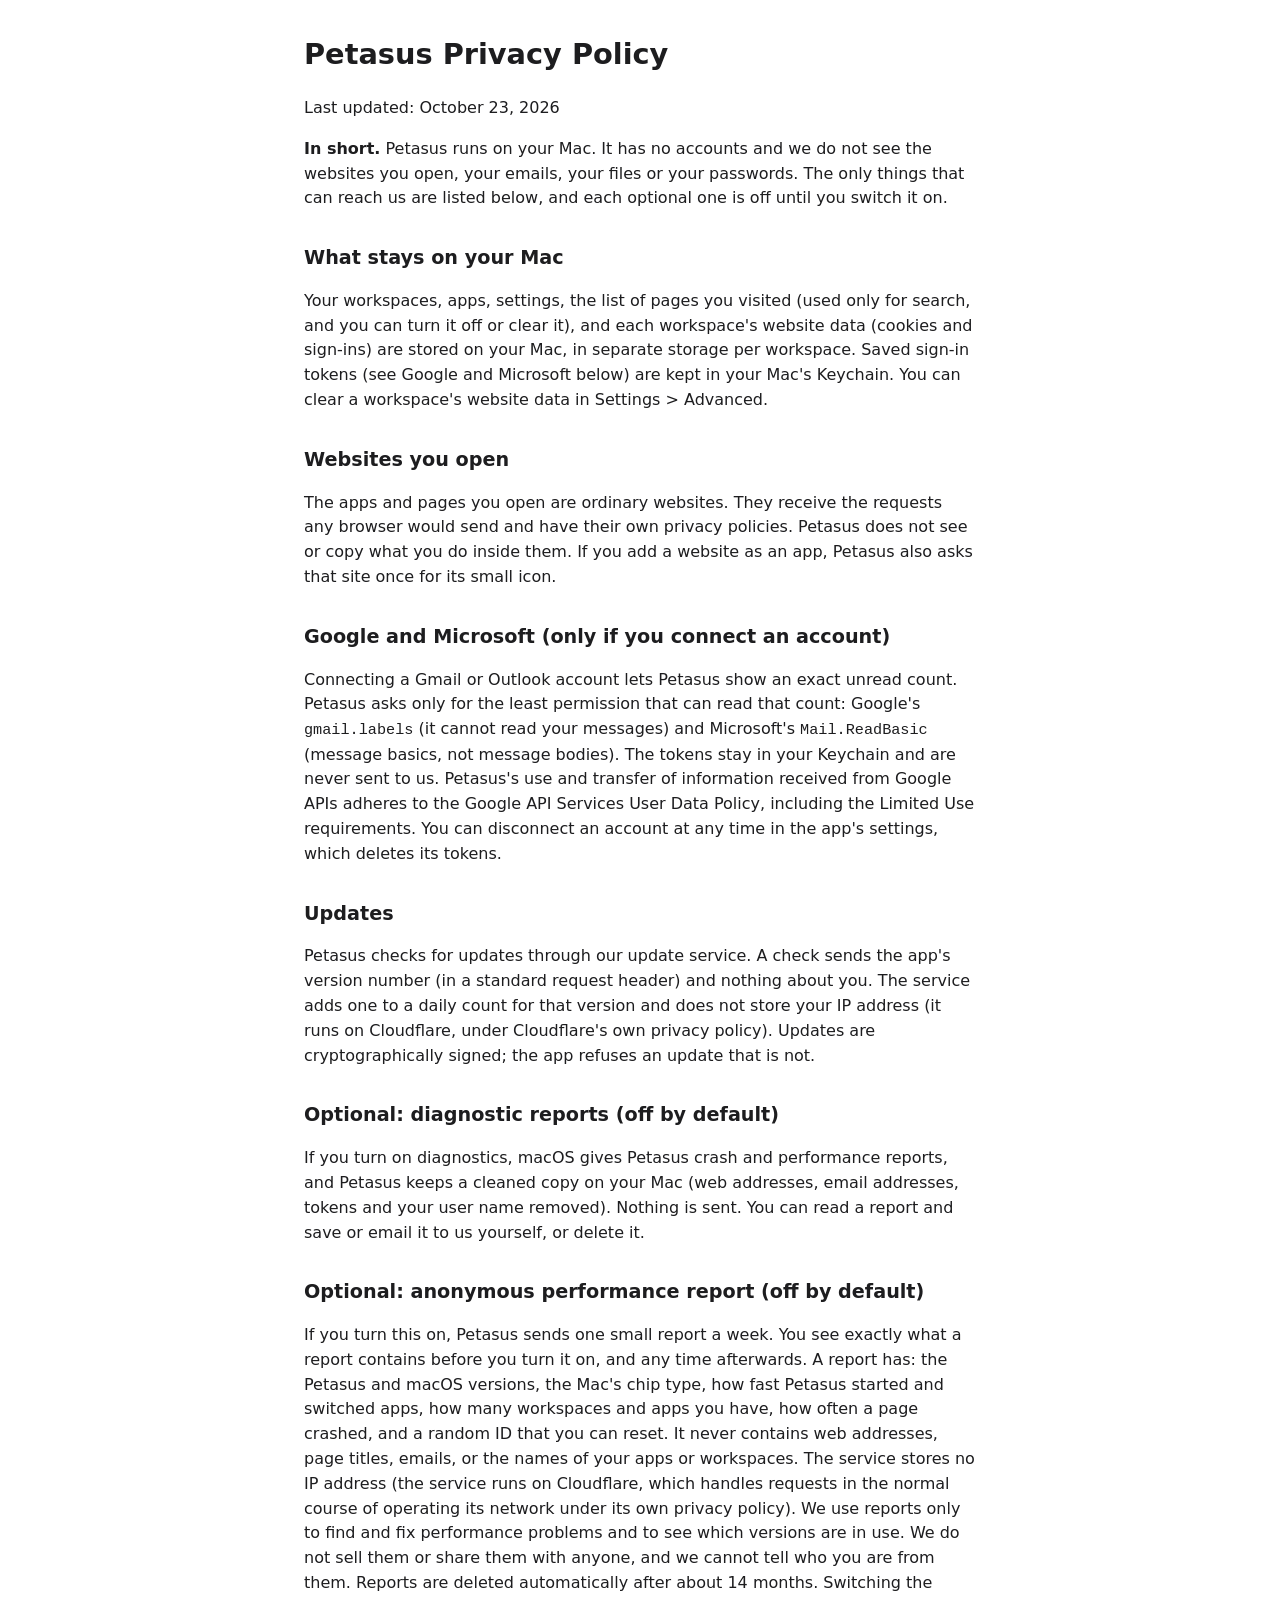
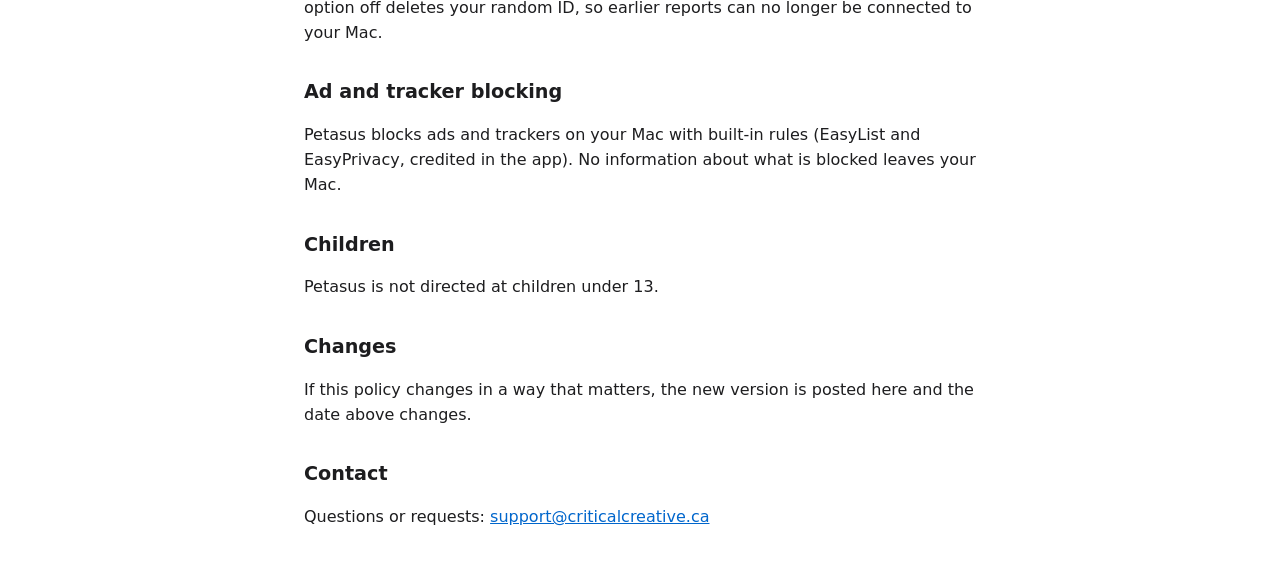
==== privacy.html @ b830cb85 "Add files via upload" ====
<!doctype html>
<html lang="en">
<head>
  <meta charset="utf-8">
  <meta name="viewport" content="width=device-width, initial-scale=1">
  <title>Petasus Privacy Policy</title>
  <style>
    body { font: 16px/1.55 -apple-system, system-ui, sans-serif; max-width: 42rem; margin: 2rem auto; padding: 0 1rem;
           color: #1d1d1f; background: #fff; }
    h1 { font-size: 1.8rem; } h2 { font-size: 1.2rem; margin-top: 2rem; }
    a { color: #0066cc; } code { font-size: .95em; }
    @media (prefers-color-scheme: dark) { body { color: #f5f5f7; background: #1c1c1e; } a { color: #66b3ff; } }
  </style>
</head>
<body>
  <main>
    <h1>Petasus Privacy Policy</h1>
    <p>Last updated: October 23, 2026</p>
    <p><strong>In short.</strong> Petasus runs on your Mac. It has no accounts and we do not see the websites you open, your emails, your files or your passwords. The only things that can reach us are listed below, and each optional one is off until you switch it on.</p>
    <h2>What stays on your Mac</h2>
    <p>Your workspaces, apps, settings, the list of pages you visited (used only for search, and you can turn it off or clear it), and each workspace&#x27;s website data (cookies and sign-ins) are stored on your Mac, in separate storage per workspace. Saved sign-in tokens (see Google and Microsoft below) are kept in your Mac&#x27;s Keychain. You can clear a workspace&#x27;s website data in Settings &gt; Advanced.</p>
    <h2>Websites you open</h2>
    <p>The apps and pages you open are ordinary websites. They receive the requests any browser would send and have their own privacy policies. Petasus does not see or copy what you do inside them. If you add a website as an app, Petasus also asks that site once for its small icon.</p>
    <h2>Google and Microsoft (only if you connect an account)</h2>
    <p>Connecting a Gmail or Outlook account lets Petasus show an exact unread count. Petasus asks only for the least permission that can read that count: Google&#x27;s <code>gmail.labels</code> (it cannot read your messages) and Microsoft&#x27;s <code>Mail.ReadBasic</code> (message basics, not message bodies). The tokens stay in your Keychain and are never sent to us. Petasus&#x27;s use and transfer of information received from Google APIs adheres to the Google API Services User Data Policy, including the Limited Use requirements. You can disconnect an account at any time in the app&#x27;s settings, which deletes its tokens.</p>
    <h2>Updates</h2>
    <p>Petasus checks for updates through our update service. A check sends the app&#x27;s version number (in a standard request header) and nothing about you. The service adds one to a daily count for that version and does not store your IP address (it runs on Cloudflare, under Cloudflare&#x27;s own privacy policy). Updates are cryptographically signed; the app refuses an update that is not.</p>
    <h2>Optional: diagnostic reports (off by default)</h2>
    <p>If you turn on diagnostics, macOS gives Petasus crash and performance reports, and Petasus keeps a cleaned copy on your Mac (web addresses, email addresses, tokens and your user name removed). Nothing is sent. You can read a report and save or email it to us yourself, or delete it.</p>
    <h2>Optional: anonymous performance report (off by default)</h2>
    <p>If you turn this on, Petasus sends one small report a week. You see exactly what a report contains before you turn it on, and any time afterwards. A report has: the Petasus and macOS versions, the Mac&#x27;s chip type, how fast Petasus started and switched apps, how many workspaces and apps you have, how often a page crashed, and a random ID that you can reset. It never contains web addresses, page titles, emails, or the names of your apps or workspaces. The service stores no IP address (the service runs on Cloudflare, which handles requests in the normal course of operating its network under its own privacy policy). We use reports only to find and fix performance problems and to see which versions are in use. We do not sell them or share them with anyone, and we cannot tell who you are from them. Reports are deleted automatically after about 14 months. Switching the option off deletes your random ID, so earlier reports can no longer be connected to your Mac.</p>
    <h2>Ad and tracker blocking</h2>
    <p>Petasus blocks ads and trackers on your Mac with built-in rules (EasyList and EasyPrivacy, credited in the app). No information about what is blocked leaves your Mac.</p>
    <h2>Children</h2>
    <p>Petasus is not directed at children under 13.</p>
    <h2>Changes</h2>
    <p>If this policy changes in a way that matters, the new version is posted here and the date above changes.</p>
    <h2>Contact</h2>
    <p>Questions or requests: <a href="mailto:support@criticalcreative.ca">support@criticalcreative.ca</a></p>
  </main>
</body>
</html>
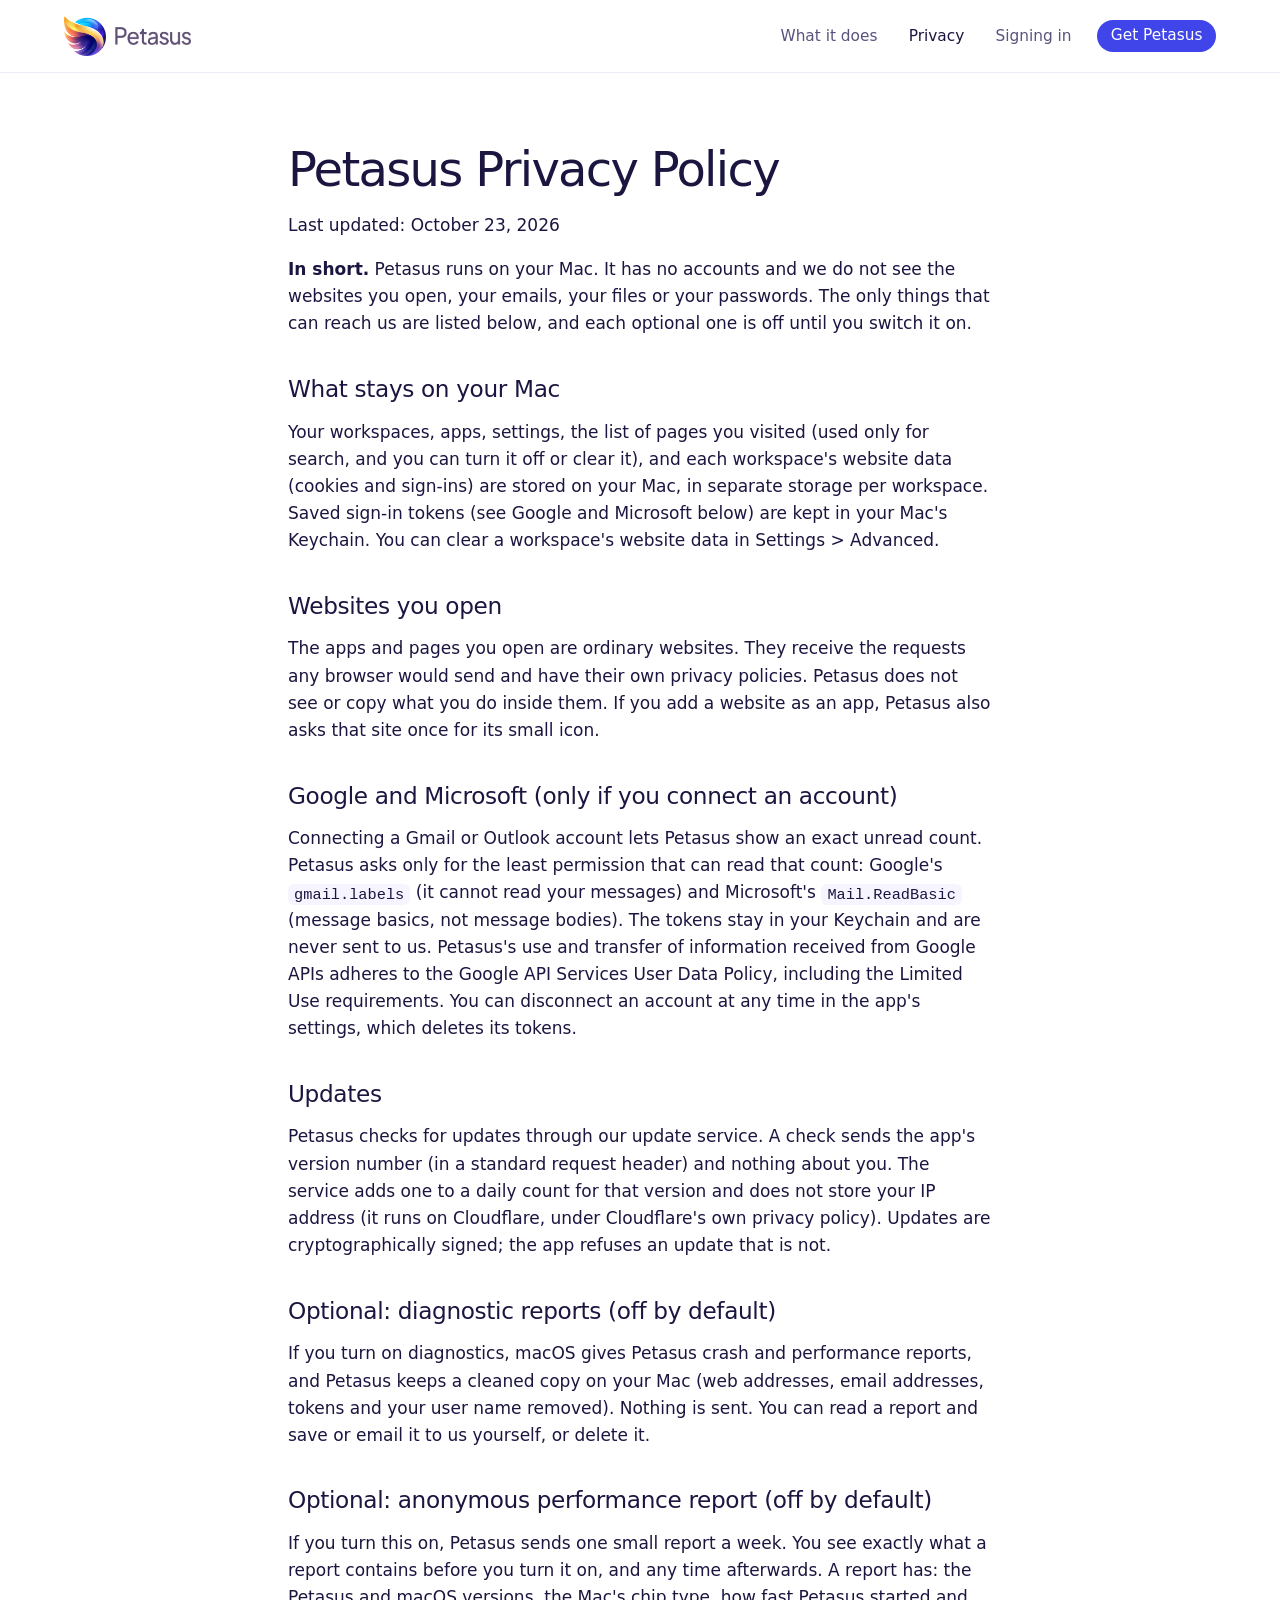
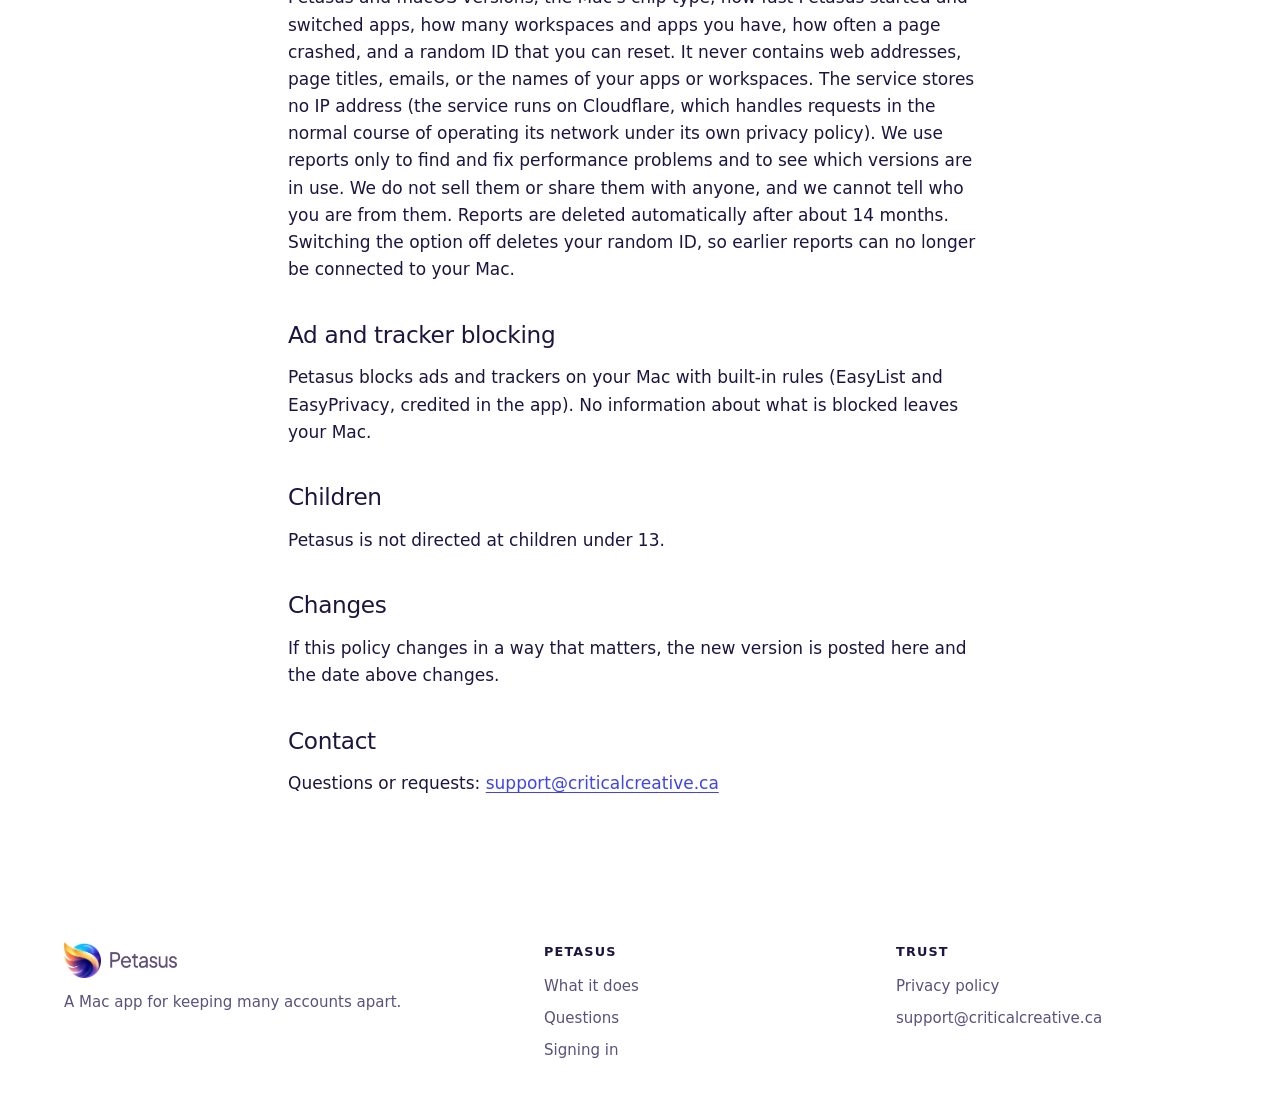
==== commit dc0e7e9e: "Rebrand the site from the new Petasus logo Co-Authored-By: Claude Sonnet 5.5 <noreply@anthropic.com>" ====
--- a/privacy.html
+++ b/privacy.html
@@ -4,16 +4,30 @@
   <meta charset="utf-8">
   <meta name="viewport" content="width=device-width, initial-scale=1">
   <title>Petasus Privacy Policy</title>
-  <style>
-    body { font: 16px/1.55 -apple-system, system-ui, sans-serif; max-width: 42rem; margin: 2rem auto; padding: 0 1rem;
-           color: #1d1d1f; background: #fff; }
-    h1 { font-size: 1.8rem; } h2 { font-size: 1.2rem; margin-top: 2rem; }
-    a { color: #0066cc; } code { font-size: .95em; }
-    @media (prefers-color-scheme: dark) { body { color: #f5f5f7; background: #1c1c1e; } a { color: #66b3ff; } }
-  </style>
+  <meta name="description" content="What Petasus keeps on your Mac, what can reach us, and what is optional.">
+  <meta name="color-scheme" content="light dark">
+  <link rel="icon" type="image/png" href="assets/favicon.png">
+  <link rel="apple-touch-icon" href="assets/apple-touch-icon.png">
+  <link rel="stylesheet" href="site.css">
 </head>
-<body>
-  <main>
+<body class="doc-page">
+  <a class="skip" href="#main">Skip to content</a>
+  <header class="top">
+    <div class="wrap">
+      <a class="brand" href="./" aria-label="Petasus home">
+        <img class="mark" src="assets/mark.png" alt="">
+        <picture><source media="(prefers-color-scheme: dark)" srcset="assets/wordmark-ko.png"><img class="word" src="assets/wordmark.png" alt="Petasus"></picture>
+      </a>
+      <nav aria-label="Main">
+        <a href="./#workspaces">What it does</a>
+        <a href="privacy.html" aria-current="page">Privacy</a>
+        <a href="sign-in-help.html">Signing in</a>
+        <a class="btn" href="./#get">Get Petasus</a>
+      </nav>
+    </div>
+  </header>
+
+  <main id="main" class="doc"><div class="wrap">
     <h1>Petasus Privacy Policy</h1>
     <p>Last updated: October 23, 2026</p>
     <p><strong>In short.</strong> Petasus runs on your Mac. It has no accounts and we do not see the websites you open, your emails, your files or your passwords. The only things that can reach us are listed below, and each optional one is off until you switch it on.</p>
@@ -37,6 +51,23 @@
     <p>If this policy changes in a way that matters, the new version is posted here and the date above changes.</p>
     <h2>Contact</h2>
     <p>Questions or requests: <a href="mailto:support@criticalcreative.ca">support@criticalcreative.ca</a></p>
-  </main>
+  </div></main>
+
+  <footer>
+    <div class="wrap">
+      <div>
+        <a class="brand" href="./" aria-label="Petasus home"><img class="mark" src="assets/mark.png" alt=""><picture><source media="(prefers-color-scheme: dark)" srcset="assets/wordmark-ko.png"><img class="word" src="assets/wordmark.png" alt="Petasus"></picture></a>
+        <p>A Mac app for keeping many accounts apart.</p>
+      </div>
+      <div>
+        <h4>Petasus</h4>
+        <ul><li><a href="./#workspaces">What it does</a></li><li><a href="./#questions">Questions</a></li><li><a href="sign-in-help.html">Signing in</a></li></ul>
+      </div>
+      <div>
+        <h4>Trust</h4>
+        <ul><li><a href="privacy.html">Privacy policy</a></li><li><a href="mailto:support@criticalcreative.ca">support@criticalcreative.ca</a></li></ul>
+      </div>
+    </div>
+  </footer>
 </body>
 </html>
--- a/site.css
+++ b/site.css
@@ -0,0 +1,228 @@
+/* Petasus website styles, shared by every page. Colours come from the logo: sphere blue and cyan, wing amber and coral,
+   feather violet and pink, on a deep indigo ink. No scripts, no outside fonts or requests. */
+:root {
+  --bg: #ffffff; --soft: #f6f4ff; --panel: #ffffff;
+  --ink: #1b1640; --muted: #58537d; --line: #e5e1f6;
+  --brand: #3f45e8; --brand-hover: #2f35cc; --on-brand: #ffffff;
+  --cyan: #18b9ff; --amber: #ffb23d; --coral: #ff7a55; --violet: #7b57e2; --pink: #e57aa6;
+  --t-blue: #e7efff; --t-amber: #fff0d4; --t-coral: #ffe4db; --t-violet: #eee8ff; --t-cyan: #ddf5ff;
+  --shadow: 0 1px 2px rgba(27, 22, 64, .06), 0 24px 48px -18px rgba(50, 40, 150, .28);
+  --font: -apple-system, BlinkMacSystemFont, "SF Pro Display", "SF Pro Text", system-ui, "Segoe UI", sans-serif;
+  --mono: ui-monospace, "SF Mono", Menlo, monospace;
+}
+@media (prefers-color-scheme: dark) {
+  :root {
+    --bg: #0f0d24; --soft: #171442; --panel: #1d1a4b;
+    --ink: #f4f2ff; --muted: #b3afd8; --line: #2d2961;
+    --brand: #9aa0ff; --brand-hover: #b9bdff; --on-brand: #0f0d24;
+    --t-blue: #1a2252; --t-amber: #3b2c18; --t-coral: #3c2019; --t-violet: #281f5c; --t-cyan: #0f3049;
+    --shadow: 0 1px 2px rgba(0, 0, 0, .4), 0 24px 48px -18px rgba(0, 0, 0, .6);
+  }
+}
+* { box-sizing: border-box; }
+html { -webkit-text-size-adjust: 100%; scroll-behavior: smooth; }
+@media (prefers-reduced-motion: reduce) { html { scroll-behavior: auto; } }
+body { margin: 0; background: var(--bg); color: var(--ink); font: 17px/1.6 var(--font); -webkit-font-smoothing: antialiased; }
+a { color: var(--brand); text-underline-offset: 3px; }
+a:hover { color: var(--brand-hover); }
+:focus-visible { outline: 3px solid var(--brand); outline-offset: 3px; border-radius: 6px; }
+img { max-width: 100%; }
+.wrap { width: min(100% - 3rem, 72rem); margin-inline: auto; }
+.sr-only { position: absolute; width: 1px; height: 1px; overflow: hidden; clip: rect(0 0 0 0); white-space: nowrap; }
+.skip { position: absolute; left: -999px; top: 0; background: var(--ink); color: var(--bg); padding: .6rem 1rem; border-radius: 0 0 10px 0; }
+.skip:focus { left: 0; z-index: 30; }
+
+/* ---------- Header ---------- */
+.top { position: sticky; top: 0; z-index: 20; background: color-mix(in srgb, var(--bg) 82%, transparent);
+       -webkit-backdrop-filter: saturate(1.6) blur(14px); backdrop-filter: saturate(1.6) blur(14px);
+       border-bottom: 1px solid color-mix(in srgb, var(--line) 70%, transparent); }
+.top .wrap { display: flex; align-items: center; justify-content: space-between; gap: 1rem; min-height: 4.5rem; }
+.brand { display: inline-flex; align-items: center; gap: .55rem; text-decoration: none; --mh: 2.5rem; }
+.brand .mark { height: var(--mh); width: auto; display: block; }
+.brand .word { height: calc(var(--mh) * .43); width: auto; display: block; }
+.top nav { display: flex; align-items: center; gap: .25rem; }
+.top nav a { color: var(--muted); text-decoration: none; font-size: .96rem; font-weight: 500; padding: .5rem .85rem; border-radius: 999px; }
+.top nav a:hover { color: var(--ink); background: var(--soft); }
+.top nav a[aria-current="page"] { color: var(--ink); }
+.top nav .btn { margin-left: .5rem; color: var(--on-brand); }
+.top nav .btn:hover { color: var(--on-brand); background: var(--brand-hover); }
+
+/* ---------- Buttons and chips ---------- */
+.btn { display: inline-flex; align-items: center; gap: .5rem; background: var(--brand); color: var(--on-brand); font: 600 1rem/1 var(--font);
+       padding: .95rem 1.6rem; border-radius: 999px; border: 0; text-decoration: none; cursor: pointer; }
+.btn:hover { background: var(--brand-hover); color: var(--on-brand); }
+.btn.ghost { background: transparent; color: var(--brand); box-shadow: inset 0 0 0 2px var(--line); }
+.btn.ghost:hover { background: var(--soft); color: var(--brand); }
+.btn[aria-disabled="true"] { cursor: default; opacity: .92; }
+.chip { display: inline-flex; align-items: center; gap: .4rem; font-size: .9rem; font-weight: 500; padding: .45rem .9rem; border-radius: 999px;
+        background: var(--soft); color: var(--muted); border: 1px solid var(--line); }
+
+/* ---------- Hero ---------- */
+.hero { padding-block: clamp(3rem, 8vw, 6rem) 2rem; text-align: center; }
+h1 { text-wrap: balance; font: 500 clamp(2.5rem, 7.2vw, 5.2rem)/1.04 var(--font); letter-spacing: -.035em; margin: 0 auto 1.4rem; max-width: 15ch; }
+.cycle { display: inline-grid; vertical-align: bottom; text-align: left; }
+.cycle > span { grid-area: 1 / 1; opacity: 0; animation: word 12s infinite; padding-bottom: .12em;
+                color: var(--brand); background: linear-gradient(90deg, var(--g1), var(--g2)); -webkit-background-clip: text; background-clip: text;
+                -webkit-text-fill-color: transparent; }
+.cycle > span:nth-child(1) { --g1: #3f45e8; --g2: #18b9ff; animation-delay: 0s; }
+.cycle > span:nth-child(2) { --g1: #ff9a2e; --g2: #ff6a4d; animation-delay: 3s; }
+.cycle > span:nth-child(3) { --g1: #7b57e2; --g2: #3f45e8; animation-delay: 6s; }
+.cycle > span:nth-child(4) { --g1: #ff6a4d; --g2: #e57aa6; animation-delay: 9s; }
+@media (prefers-color-scheme: dark) {
+  .cycle > span:nth-child(1) { --g1: #9aa0ff; --g2: #4cd0ff; } .cycle > span:nth-child(3) { --g1: #b79bff; --g2: #8a90ff; }
+}
+@keyframes word {
+  0% { opacity: 0; transform: translateY(35%); } 4% { opacity: 1; transform: none; }
+  21% { opacity: 1; transform: none; } 25% { opacity: 0; transform: translateY(-35%); } 100% { opacity: 0; }
+}
+.hero:has(#pause:checked) .cycle > span { animation: none; opacity: 0; }
+.hero:has(#pause:checked) .cycle > span:first-child { opacity: 1; }
+@media (prefers-reduced-motion: reduce) {
+  .cycle > span { animation: none; } .cycle > span:first-child { opacity: 1; } .pause { display: none; }
+}
+.lede { font-size: clamp(1.1rem, 2vw, 1.3rem); color: var(--muted); max-width: 40rem; margin: 0 auto 2rem; }
+.cta { display: flex; flex-wrap: wrap; gap: .8rem 1rem; justify-content: center; align-items: center; }
+.fine { color: var(--muted); font-size: .9rem; }
+.hero .fine { margin: 1rem 0 0; }
+.pause { display: inline-flex; align-items: center; gap: .5rem; margin-top: 1.2rem; font-size: .88rem; color: var(--muted); cursor: pointer;
+         padding: .35rem .8rem; border-radius: 999px; }
+.pause:hover { background: var(--soft); }
+.pause input { position: absolute; opacity: 0; }
+.pause:has(input:focus-visible) { outline: 3px solid var(--brand); }
+.pause .on { display: inline; } .pause .off { display: none; }
+.pause:has(input:checked) .on { display: none; } .pause:has(input:checked) .off { display: inline; }
+
+.stage { position: relative; margin-top: 3.5rem; border-radius: 40px; padding: clamp(1.5rem, 5vw, 4rem) clamp(1rem, 4vw, 3rem) 0; overflow: hidden;
+         background: radial-gradient(circle at 12% 18%, rgba(24, 185, 255, .38), transparent 42%),
+                     radial-gradient(circle at 88% 22%, rgba(255, 178, 61, .42), transparent 42%),
+                     radial-gradient(circle at 70% 95%, rgba(123, 87, 226, .36), transparent 50%),
+                     radial-gradient(circle at 20% 95%, rgba(255, 122, 85, .28), transparent 45%), var(--soft); }
+.chip-float { position: absolute; z-index: 2; background: var(--panel); border-radius: 16px; padding: .7rem 1rem; box-shadow: var(--shadow);
+              font-size: .86rem; line-height: 1.3; text-align: left; display: flex; gap: .65rem; align-items: center; }
+.chip-float .sq { display: block; flex: none; }
+.chip-float b { display: block; font-weight: 600; }
+.chip-float span.sub { color: var(--muted); }
+.chip-float.a { left: 2%; top: 1.2rem; } .chip-float.b { right: 3%; top: 40%; }
+@media (max-width: 62rem) { .chip-float { display: none; } }
+
+/* The app window, drawn with plain boxes. */
+.win { max-width: 56rem; margin-inline: auto; background: var(--panel); border-radius: 18px 18px 0 0; text-align: left;
+       box-shadow: var(--shadow); border: 1px solid var(--line); border-bottom: 0; overflow: hidden; }
+.win .bar { display: flex; gap: 7px; padding: .75rem .9rem; background: var(--soft); border-bottom: 1px solid var(--line); }
+.win .bar i { width: 11px; height: 11px; border-radius: 50%; background: var(--line); display: block; }
+.win .bar i:nth-child(1) { background: #ff6a5f; } .win .bar i:nth-child(2) { background: #ffbd2e; } .win .bar i:nth-child(3) { background: #27c93f; }
+.win .body { display: grid; grid-template-columns: 13rem 1fr; min-height: 22rem; }
+.side { border-right: 1px solid var(--line); padding: 1rem .8rem; font-size: .86rem; background: var(--soft); }
+.side h3 { margin: 0 0 .4rem .45rem; font: 600 .68rem/1 var(--font); letter-spacing: .09em; text-transform: uppercase; color: var(--muted); }
+.side ul { list-style: none; margin: 0 0 1.2rem; padding: 0; }
+.side li { display: flex; align-items: center; gap: .55rem; padding: .38rem .5rem; border-radius: 9px; }
+.side li.on { background: var(--panel); font-weight: 600; box-shadow: 0 1px 3px rgba(27, 22, 64, .1); }
+.side .dot { width: 10px; height: 10px; border-radius: 50%; flex: none; }
+.side .sq { width: 1.15rem; height: 1.15rem; border-radius: 6px; flex: none; }
+.side .n { margin-left: auto; font-size: .7rem; font-weight: 600; background: var(--coral); color: #fff; border-radius: 9px; padding: 0 .45rem; line-height: 1.45; }
+.pane { padding: 1.3rem 1.5rem; }
+.pane .head { height: .9rem; width: 36%; background: var(--line); border-radius: 5px; margin-bottom: 1.2rem; }
+.row { display: grid; grid-template-columns: 1.7rem 1fr; gap: .8rem; align-items: center; padding: .7rem 0; border-bottom: 1px solid var(--line); }
+.row b { width: 1.7rem; height: 1.7rem; border-radius: 50%; display: block; background: var(--t-blue); }
+.row:nth-child(3n) b { background: var(--t-amber); } .row:nth-child(3n+1) b { background: var(--t-violet); }
+.row s { display: block; height: .6rem; border-radius: 4px; background: var(--line); text-decoration: none; }
+.row s + s { margin-top: .45rem; width: 60%; opacity: .6; }
+@media (max-width: 40rem) { .win .body { grid-template-columns: 1fr; } .side { display: none; } }
+
+/* ---------- Feature sections ---------- */
+section { padding-block: clamp(3.5rem, 8vw, 6.5rem); }
+.label { display: inline-block; font-size: .78rem; font-weight: 700; letter-spacing: .1em; text-transform: uppercase; color: var(--brand); margin: 0 0 .9rem; }
+h2 { font: 500 clamp(2rem, 4.4vw, 3.1rem)/1.1 var(--font); letter-spacing: -.025em; margin: 0 0 1.1rem; }
+h3 { font: 600 1.25rem/1.3 var(--font); letter-spacing: -.01em; margin: 0 0 .5rem; }
+.section-head { text-align: center; max-width: 44rem; margin: 0 auto 3rem; }
+.section-head p { color: var(--muted); font-size: 1.15rem; margin: 0; }
+.section-head .label { color: var(--brand); font-size: .78rem; margin: 0 0 .9rem; }
+.feature { display: grid; grid-template-columns: minmax(0, 1fr) minmax(0, 1.1fr); gap: clamp(2rem, 6vw, 5rem); align-items: center; }
+.feature.rev > :first-child { order: 2; }
+.feature p { color: var(--muted); margin: 0 0 1rem; font-size: 1.1rem; max-width: 34rem; }
+.feature p:last-child { margin-bottom: 0; }
+.visual { border-radius: 32px; padding: clamp(1.5rem, 4vw, 2.75rem); display: grid; gap: .9rem; align-content: center; min-height: 20rem; }
+.v-blue { background: var(--t-blue); } .v-amber { background: var(--t-amber); } .v-coral { background: var(--t-coral); }
+.v-violet { background: var(--t-violet); } .v-cyan { background: var(--t-cyan); }
+.card { background: var(--panel); border-radius: 18px; padding: .9rem 1.1rem; box-shadow: 0 1px 2px rgba(27, 22, 64, .06), 0 10px 24px -12px rgba(50, 40, 150, .25);
+        display: flex; align-items: center; gap: .85rem; font-size: .98rem; }
+.card .av { width: 2.4rem; height: 2.4rem; border-radius: 12px; flex: none; display: grid; place-items: center; color: #fff; font-weight: 700; }
+.card small { display: block; color: var(--muted); font-size: .83rem; }
+.card .tag { margin-left: auto; font-size: .78rem; font-weight: 600; padding: .25rem .65rem; border-radius: 999px; background: var(--t-cyan); color: var(--ink); white-space: nowrap; }
+.card .tag.dim { background: var(--soft); color: var(--muted); }
+.card .tag.hot { background: var(--coral); color: #fff; }
+.card.off { opacity: .72; }
+.keys-row { display: flex; flex-wrap: wrap; gap: .5rem; margin-top: .4rem; }
+kbd { font: .85em var(--mono); border: 1px solid var(--line); border-bottom-width: 2px; border-radius: 7px; padding: .1em .5em; background: var(--panel); color: var(--ink); white-space: nowrap; }
+.search { display: flex; align-items: center; gap: .7rem; background: var(--panel); border-radius: 16px; padding: 1rem 1.2rem; box-shadow: 0 1px 2px rgba(27, 22, 64, .06), 0 14px 30px -14px rgba(50, 40, 150, .35); }
+.search .q { flex: 1; font-size: 1.05rem; }
+.search .q i { display: inline-block; width: 2px; height: 1.1em; background: var(--brand); vertical-align: -.2em; margin-left: 1px; }
+.hit { display: flex; align-items: center; gap: .8rem; padding: .7rem 1rem; border-radius: 14px; font-size: .98rem; }
+.hit.on { background: var(--panel); box-shadow: 0 1px 2px rgba(27, 22, 64, .06); }
+.hit .sq { width: 1.6rem; height: 1.6rem; border-radius: 8px; flex: none; }
+.hit small { margin-left: auto; color: var(--muted); font-size: .82rem; }
+
+/* ---------- Card grids ---------- */
+.grid { display: grid; grid-template-columns: repeat(2, minmax(0, 1fr)); gap: 1.25rem; }
+.tile { border-radius: 32px; padding: clamp(1.5rem, 3vw, 2.4rem); display: flex; flex-direction: column; gap: .4rem; min-height: 16rem; }
+.tile .label { margin: 0; }
+.tile p { margin: 0; color: var(--muted); max-width: 30rem; }
+.tile h3 { font-size: 1.6rem; line-height: 1.2; letter-spacing: -.02em; margin-bottom: .3rem; }
+.tile svg { width: 3.2rem; height: 3.2rem; margin-top: auto; padding-top: 1rem; box-sizing: content-box; }
+.tile .label.c1 { color: var(--brand); } .tile .label.c2 { color: #b9560b; } .tile .label.c3 { color: #c2410c; } .tile .label.c4 { color: #6d3fd6; }
+@media (prefers-color-scheme: dark) { .tile .label.c2 { color: #ffc46b; } .tile .label.c3 { color: #ff9b7c; } .tile .label.c4 { color: #c2a8ff; } }
+@media (max-width: 52rem) { .grid { grid-template-columns: minmax(0, 1fr); } .tile { min-height: 0; } }
+
+.apps { background: var(--soft); border-radius: 40px; padding: clamp(2rem, 6vw, 4.5rem) clamp(1.25rem, 4vw, 3rem); text-align: center; }
+.apps ul { list-style: none; padding: 0; margin: 2rem auto 1.5rem; max-width: 56rem; display: flex; flex-wrap: wrap; gap: .6rem; justify-content: center; }
+.apps li { background: var(--panel); border: 1px solid var(--line); border-radius: 999px; padding: .5rem 1.05rem; font-size: .98rem; font-weight: 500; }
+.apps li.more { background: transparent; border-style: dashed; color: var(--muted); }
+
+/* ---------- Questions ---------- */
+.faq { max-width: 52rem; margin-inline: auto; display: grid; gap: .8rem; }
+details { background: var(--soft); border-radius: 20px; padding: 1.2rem 1.5rem; }
+details[open] { background: var(--t-blue); }
+summary { cursor: pointer; font-weight: 600; font-size: 1.1rem; list-style: none; display: flex; justify-content: space-between; align-items: center; gap: 1rem; }
+summary::-webkit-details-marker { display: none; }
+summary::after { content: "+"; font-size: 1.6rem; line-height: 1; font-weight: 400; color: var(--brand); flex: none; }
+details[open] summary::after { content: "\2212"; }
+details p { margin: .8rem 0 0; color: var(--muted); max-width: 42rem; }
+
+/* ---------- Closing band and footer ---------- */
+.closing { border-radius: 40px; color: #fff; text-align: center; padding: clamp(2.5rem, 7vw, 5rem) 1.5rem; overflow: hidden;
+           background: radial-gradient(circle at 15% 0%, rgba(24, 185, 255, .55), transparent 50%),
+                       radial-gradient(circle at 90% 100%, rgba(255, 122, 85, .5), transparent 50%),
+                       linear-gradient(135deg, #3a2fc9 0%, #281a8a 60%, #1b1060 100%); }
+.closing .brand { justify-content: center; margin-bottom: 1.5rem; --mh: 3.4rem; }
+.closing h2 { max-width: 26ch; text-wrap: balance; margin-inline: auto; }
+.closing p { color: rgba(255, 255, 255, .85); max-width: 34rem; margin: 0 auto 1.8rem; font-size: 1.15rem; }
+.closing .btn { background: #fff; color: #281a8a; }
+.closing .btn:hover { background: #f1efff; color: #281a8a; }
+.closing .chip { background: rgba(255, 255, 255, .14); color: #fff; border-color: rgba(255, 255, 255, .25); }
+.closing .cta { margin-bottom: 1.2rem; }
+footer { padding-block: 3rem 3.5rem; color: var(--muted); font-size: .94rem; }
+footer .wrap { display: grid; grid-template-columns: minmax(0, 1.4fr) repeat(2, minmax(0, 1fr)); gap: 2rem; }
+footer .brand { --mh: 2.2rem; margin-bottom: .8rem; }
+footer h4 { margin: 0 0 .7rem; font-size: .8rem; letter-spacing: .09em; text-transform: uppercase; color: var(--ink); }
+footer ul { list-style: none; margin: 0; padding: 0; display: grid; gap: .5rem; }
+footer a { color: var(--muted); text-decoration: none; } footer a:hover { color: var(--ink); }
+footer p { margin: 0; max-width: 26rem; }
+.legal { grid-column: 1 / -1; border-top: 1px solid var(--line); padding-top: 1.5rem; font-size: .86rem; }
+@media (max-width: 40rem) { footer .wrap { grid-template-columns: minmax(0, 1fr); } }
+
+/* ---------- Reading pages (privacy policy, signing in) ---------- */
+.doc { padding-block: clamp(2.5rem, 6vw, 4.5rem) clamp(3rem, 7vw, 5rem); }
+.doc .wrap { width: min(100% - 3rem, 44rem); }
+.doc h1 { font-size: clamp(2.1rem, 5vw, 3rem); max-width: none; margin: 0 0 1rem; text-align: left; }
+.doc h2 { font-size: 1.45rem; letter-spacing: -.015em; margin: 2.4rem 0 .6rem; }
+.doc p, .doc li { color: var(--ink); }
+.doc li { margin-bottom: .4rem; }
+.doc code { font: .9em var(--mono); background: var(--soft); border-radius: 6px; padding: .1em .4em; }
+.doc .status { padding: 1rem 1.25rem; border-radius: 16px; background: var(--t-blue); }
+
+@media (max-width: 52rem) {
+  .feature, .feature.rev { grid-template-columns: minmax(0, 1fr); gap: 2rem; }
+  .feature.rev > :first-child { order: 0; }
+  .visual { min-height: 0; }
+  .top nav a:not(.btn) { display: none; }
+}
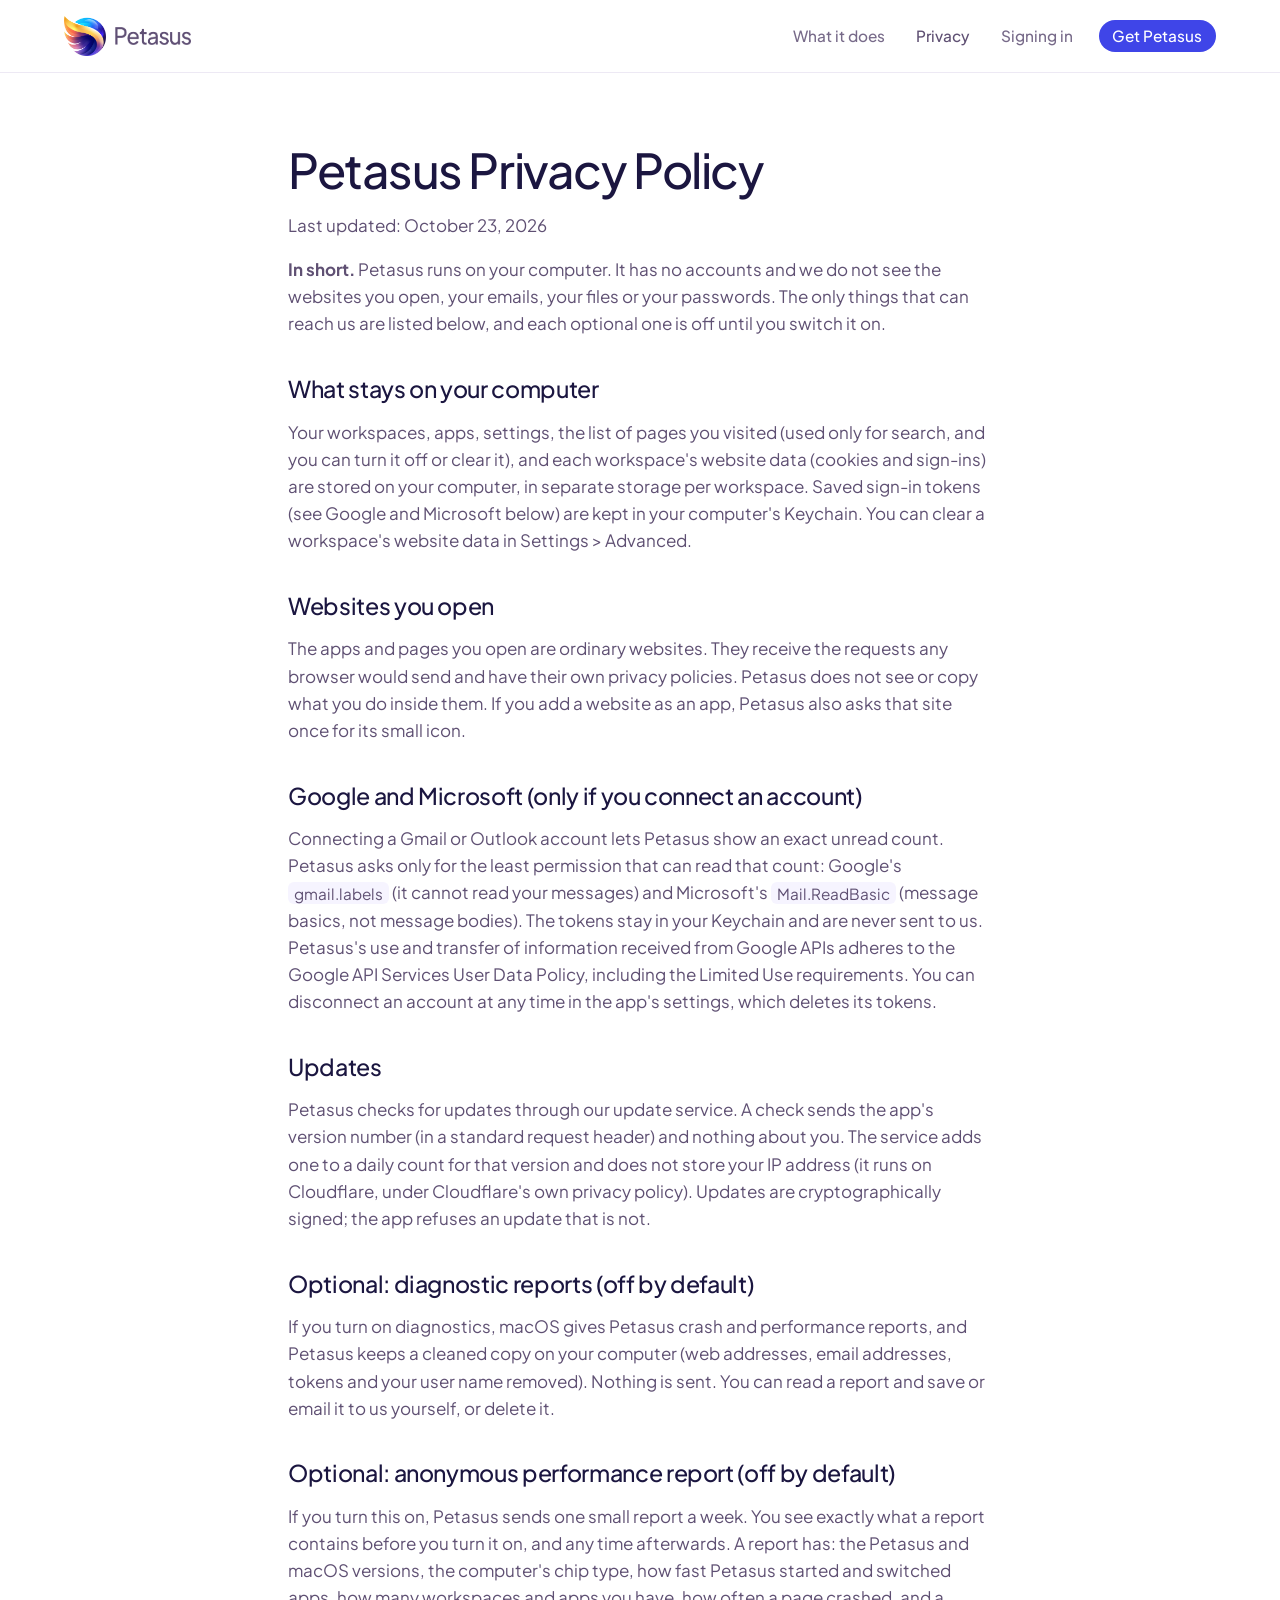
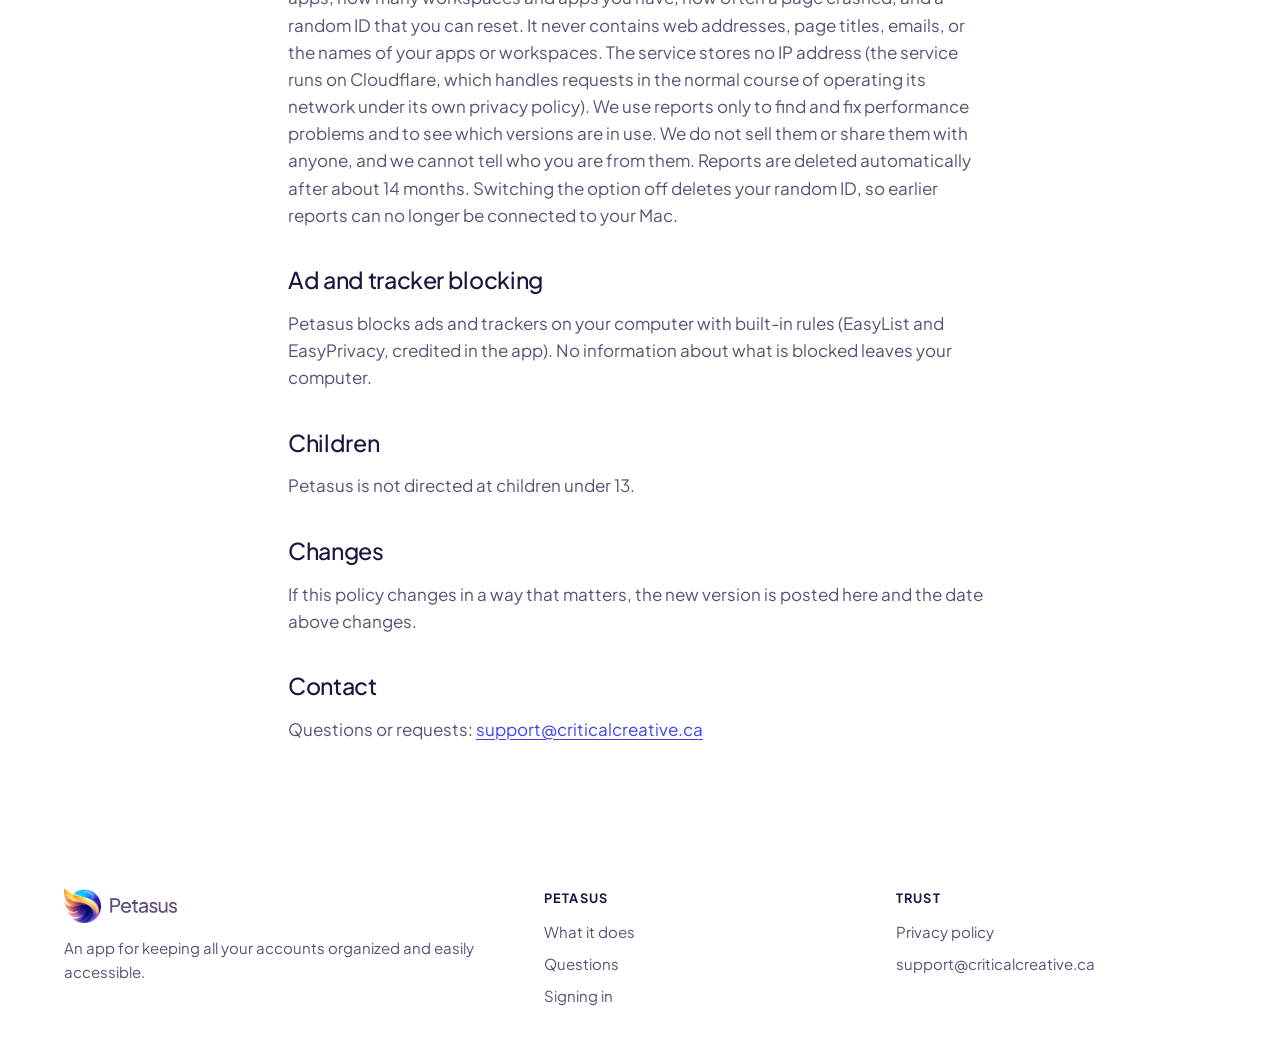
==== commit 24521af8: "Site: new title, Plus Jakarta Sans, brand colours, large icon, favicon, wording Co-Authored-By: Clau" ====
--- a/privacy.html
+++ b/privacy.html
@@ -4,8 +4,8 @@
   <meta charset="utf-8">
   <meta name="viewport" content="width=device-width, initial-scale=1">
   <title>Petasus Privacy Policy</title>
-  <meta name="description" content="What Petasus keeps on your Mac, what can reach us, and what is optional.">
-  <meta name="color-scheme" content="light dark">
+  <meta name="description" content="What Petasus keeps on your computer, what can reach us, and what is optional.">
+  <meta name="color-scheme" content="light">
   <link rel="icon" type="image/png" href="assets/favicon.png">
   <link rel="apple-touch-icon" href="assets/apple-touch-icon.png">
   <link rel="stylesheet" href="site.css">
@@ -16,7 +16,7 @@
     <div class="wrap">
       <a class="brand" href="./" aria-label="Petasus home">
         <img class="mark" src="assets/mark.png" alt="">
-        <picture><source media="(prefers-color-scheme: dark)" srcset="assets/wordmark-ko.png"><img class="word" src="assets/wordmark.png" alt="Petasus"></picture>
+        <picture><img class="word" src="assets/wordmark.png" alt="Petasus"></picture>
       </a>
       <nav aria-label="Main">
         <a href="./#workspaces">What it does</a>
@@ -30,9 +30,9 @@
   <main id="main" class="doc"><div class="wrap">
     <h1>Petasus Privacy Policy</h1>
     <p>Last updated: October 23, 2026</p>
-    <p><strong>In short.</strong> Petasus runs on your Mac. It has no accounts and we do not see the websites you open, your emails, your files or your passwords. The only things that can reach us are listed below, and each optional one is off until you switch it on.</p>
-    <h2>What stays on your Mac</h2>
-    <p>Your workspaces, apps, settings, the list of pages you visited (used only for search, and you can turn it off or clear it), and each workspace&#x27;s website data (cookies and sign-ins) are stored on your Mac, in separate storage per workspace. Saved sign-in tokens (see Google and Microsoft below) are kept in your Mac&#x27;s Keychain. You can clear a workspace&#x27;s website data in Settings &gt; Advanced.</p>
+    <p><strong>In short.</strong> Petasus runs on your computer. It has no accounts and we do not see the websites you open, your emails, your files or your passwords. The only things that can reach us are listed below, and each optional one is off until you switch it on.</p>
+    <h2>What stays on your computer</h2>
+    <p>Your workspaces, apps, settings, the list of pages you visited (used only for search, and you can turn it off or clear it), and each workspace&#x27;s website data (cookies and sign-ins) are stored on your computer, in separate storage per workspace. Saved sign-in tokens (see Google and Microsoft below) are kept in your computer&#x27;s Keychain. You can clear a workspace&#x27;s website data in Settings &gt; Advanced.</p>
     <h2>Websites you open</h2>
     <p>The apps and pages you open are ordinary websites. They receive the requests any browser would send and have their own privacy policies. Petasus does not see or copy what you do inside them. If you add a website as an app, Petasus also asks that site once for its small icon.</p>
     <h2>Google and Microsoft (only if you connect an account)</h2>
@@ -40,11 +40,11 @@
     <h2>Updates</h2>
     <p>Petasus checks for updates through our update service. A check sends the app&#x27;s version number (in a standard request header) and nothing about you. The service adds one to a daily count for that version and does not store your IP address (it runs on Cloudflare, under Cloudflare&#x27;s own privacy policy). Updates are cryptographically signed; the app refuses an update that is not.</p>
     <h2>Optional: diagnostic reports (off by default)</h2>
-    <p>If you turn on diagnostics, macOS gives Petasus crash and performance reports, and Petasus keeps a cleaned copy on your Mac (web addresses, email addresses, tokens and your user name removed). Nothing is sent. You can read a report and save or email it to us yourself, or delete it.</p>
+    <p>If you turn on diagnostics, macOS gives Petasus crash and performance reports, and Petasus keeps a cleaned copy on your computer (web addresses, email addresses, tokens and your user name removed). Nothing is sent. You can read a report and save or email it to us yourself, or delete it.</p>
     <h2>Optional: anonymous performance report (off by default)</h2>
-    <p>If you turn this on, Petasus sends one small report a week. You see exactly what a report contains before you turn it on, and any time afterwards. A report has: the Petasus and macOS versions, the Mac&#x27;s chip type, how fast Petasus started and switched apps, how many workspaces and apps you have, how often a page crashed, and a random ID that you can reset. It never contains web addresses, page titles, emails, or the names of your apps or workspaces. The service stores no IP address (the service runs on Cloudflare, which handles requests in the normal course of operating its network under its own privacy policy). We use reports only to find and fix performance problems and to see which versions are in use. We do not sell them or share them with anyone, and we cannot tell who you are from them. Reports are deleted automatically after about 14 months. Switching the option off deletes your random ID, so earlier reports can no longer be connected to your Mac.</p>
+    <p>If you turn this on, Petasus sends one small report a week. You see exactly what a report contains before you turn it on, and any time afterwards. A report has: the Petasus and macOS versions, the computer&#x27;s chip type, how fast Petasus started and switched apps, how many workspaces and apps you have, how often a page crashed, and a random ID that you can reset. It never contains web addresses, page titles, emails, or the names of your apps or workspaces. The service stores no IP address (the service runs on Cloudflare, which handles requests in the normal course of operating its network under its own privacy policy). We use reports only to find and fix performance problems and to see which versions are in use. We do not sell them or share them with anyone, and we cannot tell who you are from them. Reports are deleted automatically after about 14 months. Switching the option off deletes your random ID, so earlier reports can no longer be connected to your Mac.</p>
     <h2>Ad and tracker blocking</h2>
-    <p>Petasus blocks ads and trackers on your Mac with built-in rules (EasyList and EasyPrivacy, credited in the app). No information about what is blocked leaves your Mac.</p>
+    <p>Petasus blocks ads and trackers on your computer with built-in rules (EasyList and EasyPrivacy, credited in the app). No information about what is blocked leaves your computer.</p>
     <h2>Children</h2>
     <p>Petasus is not directed at children under 13.</p>
     <h2>Changes</h2>
@@ -56,8 +56,8 @@
   <footer>
     <div class="wrap">
       <div>
-        <a class="brand" href="./" aria-label="Petasus home"><img class="mark" src="assets/mark.png" alt=""><picture><source media="(prefers-color-scheme: dark)" srcset="assets/wordmark-ko.png"><img class="word" src="assets/wordmark.png" alt="Petasus"></picture></a>
-        <p>A Mac app for keeping many accounts apart.</p>
+        <a class="brand" href="./" aria-label="Petasus home"><img class="mark" src="assets/mark.png" alt=""><picture><img class="word" src="assets/wordmark.png" alt="Petasus"></picture></a>
+        <p>An app for keeping all your accounts organized and easily accessible.</p>
       </div>
       <div>
         <h4>Petasus</h4>
--- a/site.css
+++ b/site.css
@@ -1,24 +1,19 @@
+@font-face { font-family: "Plus Jakarta Sans"; font-style: normal; font-weight: 200 800; font-display: swap;
+  src: url(assets/fonts/PlusJakartaSans-VariableFont_wght.ttf) format("truetype"); }
+
 /* Petasus website styles, shared by every page. Colours come from the logo: sphere blue and cyan, wing amber and coral,
    feather violet and pink, on a deep indigo ink. No scripts, no outside fonts or requests. */
 :root {
   --bg: #ffffff; --soft: #f6f4ff; --panel: #ffffff;
-  --ink: #1b1640; --muted: #58537d; --line: #e5e1f6;
+  --title: #1b1640; --ink: #5f5073; --muted: #5f5073; --faint: #776a89; --line: #e6e0f0;
   --brand: #3f45e8; --brand-hover: #2f35cc; --on-brand: #ffffff;
   --cyan: #18b9ff; --amber: #ffb23d; --coral: #ff7a55; --violet: #7b57e2; --pink: #e57aa6;
   --t-blue: #e7efff; --t-amber: #fff0d4; --t-coral: #ffe4db; --t-violet: #eee8ff; --t-cyan: #ddf5ff;
   --shadow: 0 1px 2px rgba(27, 22, 64, .06), 0 24px 48px -18px rgba(50, 40, 150, .28);
-  --font: -apple-system, BlinkMacSystemFont, "SF Pro Display", "SF Pro Text", system-ui, "Segoe UI", sans-serif;
-  --mono: ui-monospace, "SF Mono", Menlo, monospace;
-}
-@media (prefers-color-scheme: dark) {
-  :root {
-    --bg: #0f0d24; --soft: #171442; --panel: #1d1a4b;
-    --ink: #f4f2ff; --muted: #b3afd8; --line: #2d2961;
-    --brand: #9aa0ff; --brand-hover: #b9bdff; --on-brand: #0f0d24;
-    --t-blue: #1a2252; --t-amber: #3b2c18; --t-coral: #3c2019; --t-violet: #281f5c; --t-cyan: #0f3049;
-    --shadow: 0 1px 2px rgba(0, 0, 0, .4), 0 24px 48px -18px rgba(0, 0, 0, .6);
-  }
-}
+  --font: "Plus Jakarta Sans", -apple-system, BlinkMacSystemFont, "SF Pro Text", system-ui, "Segoe UI", sans-serif;
+  --mono: var(--font);
+}
+
 * { box-sizing: border-box; }
 html { -webkit-text-size-adjust: 100%; scroll-behavior: smooth; }
 @media (prefers-reduced-motion: reduce) { html { scroll-behavior: auto; } }
@@ -27,6 +22,8 @@
 a:hover { color: var(--brand-hover); }
 :focus-visible { outline: 3px solid var(--brand); outline-offset: 3px; border-radius: 6px; }
 img { max-width: 100%; }
+/* Titles keep the deep indigo; only body text uses the logo's purple (--ink). */
+h1, h2, h3, h4, summary { color: var(--title); }
 .wrap { width: min(100% - 3rem, 72rem); margin-inline: auto; }
 .sr-only { position: absolute; width: 1px; height: 1px; overflow: hidden; clip: rect(0 0 0 0); white-space: nowrap; }
 .skip { position: absolute; left: -999px; top: 0; background: var(--ink); color: var(--bg); padding: .6rem 1rem; border-radius: 0 0 10px 0; }
@@ -59,18 +56,16 @@
 
 /* ---------- Hero ---------- */
 .hero { padding-block: clamp(3rem, 8vw, 6rem) 2rem; text-align: center; }
-h1 { text-wrap: balance; font: 500 clamp(2.5rem, 7.2vw, 5.2rem)/1.04 var(--font); letter-spacing: -.035em; margin: 0 auto 1.4rem; max-width: 15ch; }
-.cycle { display: inline-grid; vertical-align: bottom; text-align: left; }
-.cycle > span { grid-area: 1 / 1; opacity: 0; animation: word 12s infinite; padding-bottom: .12em;
+h1 { text-wrap: balance; font: 500 clamp(2.5rem, 7.2vw, 5.2rem)/1.04 var(--font); letter-spacing: -.03em; margin: 0 auto 1.4rem; max-width: 19ch; }
+.cycle { display: inline-grid; vertical-align: baseline; text-align: left; }
+.cycle > span { grid-area: 1 / 1; opacity: 0; animation: word 12s infinite; padding-bottom: .12em; margin-bottom: -.12em;
                 color: var(--brand); background: linear-gradient(90deg, var(--g1), var(--g2)); -webkit-background-clip: text; background-clip: text;
                 -webkit-text-fill-color: transparent; }
 .cycle > span:nth-child(1) { --g1: #3f45e8; --g2: #18b9ff; animation-delay: 0s; }
 .cycle > span:nth-child(2) { --g1: #ff9a2e; --g2: #ff6a4d; animation-delay: 3s; }
 .cycle > span:nth-child(3) { --g1: #7b57e2; --g2: #3f45e8; animation-delay: 6s; }
 .cycle > span:nth-child(4) { --g1: #ff6a4d; --g2: #e57aa6; animation-delay: 9s; }
-@media (prefers-color-scheme: dark) {
-  .cycle > span:nth-child(1) { --g1: #9aa0ff; --g2: #4cd0ff; } .cycle > span:nth-child(3) { --g1: #b79bff; --g2: #8a90ff; }
-}
+
 @keyframes word {
   0% { opacity: 0; transform: translateY(35%); } 4% { opacity: 1; transform: none; }
   21% { opacity: 1; transform: none; } 25% { opacity: 0; transform: translateY(-35%); } 100% { opacity: 0; }
@@ -170,7 +165,7 @@
 .tile h3 { font-size: 1.6rem; line-height: 1.2; letter-spacing: -.02em; margin-bottom: .3rem; }
 .tile svg { width: 3.2rem; height: 3.2rem; margin-top: auto; padding-top: 1rem; box-sizing: content-box; }
 .tile .label.c1 { color: var(--brand); } .tile .label.c2 { color: #b9560b; } .tile .label.c3 { color: #c2410c; } .tile .label.c4 { color: #6d3fd6; }
-@media (prefers-color-scheme: dark) { .tile .label.c2 { color: #ffc46b; } .tile .label.c3 { color: #ff9b7c; } .tile .label.c4 { color: #c2a8ff; } }
+
 @media (max-width: 52rem) { .grid { grid-template-columns: minmax(0, 1fr); } .tile { min-height: 0; } }
 
 .apps { background: var(--soft); border-radius: 40px; padding: clamp(2rem, 6vw, 4.5rem) clamp(1.25rem, 4vw, 3rem); text-align: center; }
@@ -193,8 +188,8 @@
            background: radial-gradient(circle at 15% 0%, rgba(24, 185, 255, .55), transparent 50%),
                        radial-gradient(circle at 90% 100%, rgba(255, 122, 85, .5), transparent 50%),
                        linear-gradient(135deg, #3a2fc9 0%, #281a8a 60%, #1b1060 100%); }
-.closing .brand { justify-content: center; margin-bottom: 1.5rem; --mh: 3.4rem; }
-.closing h2 { max-width: 26ch; text-wrap: balance; margin-inline: auto; }
+.big-icon { display: block; width: clamp(9rem, 22vw, 13rem); height: auto; margin: 0 auto 1.5rem; filter: drop-shadow(0 20px 30px rgba(0, 0, 20, .35)); }
+.closing h2 { color: #fff; max-width: 26ch; text-wrap: balance; margin-inline: auto; }
 .closing p { color: rgba(255, 255, 255, .85); max-width: 34rem; margin: 0 auto 1.8rem; font-size: 1.15rem; }
 .closing .btn { background: #fff; color: #281a8a; }
 .closing .btn:hover { background: #f1efff; color: #281a8a; }
@@ -203,7 +198,7 @@
 footer { padding-block: 3rem 3.5rem; color: var(--muted); font-size: .94rem; }
 footer .wrap { display: grid; grid-template-columns: minmax(0, 1.4fr) repeat(2, minmax(0, 1fr)); gap: 2rem; }
 footer .brand { --mh: 2.2rem; margin-bottom: .8rem; }
-footer h4 { margin: 0 0 .7rem; font-size: .8rem; letter-spacing: .09em; text-transform: uppercase; color: var(--ink); }
+footer h4 { margin: 0 0 .7rem; font-size: .8rem; letter-spacing: .09em; text-transform: uppercase; }
 footer ul { list-style: none; margin: 0; padding: 0; display: grid; gap: .5rem; }
 footer a { color: var(--muted); text-decoration: none; } footer a:hover { color: var(--ink); }
 footer p { margin: 0; max-width: 26rem; }
@@ -226,3 +221,6 @@
   .visual { min-height: 0; }
   .top nav a:not(.btn) { display: none; }
 }
+
+/* Small captions and navigation stay a step lighter than paragraph text. */
+.fine, .chip-float .sub, .card small, .hit small, .side h3, .pause, .top nav a { color: var(--faint); }
